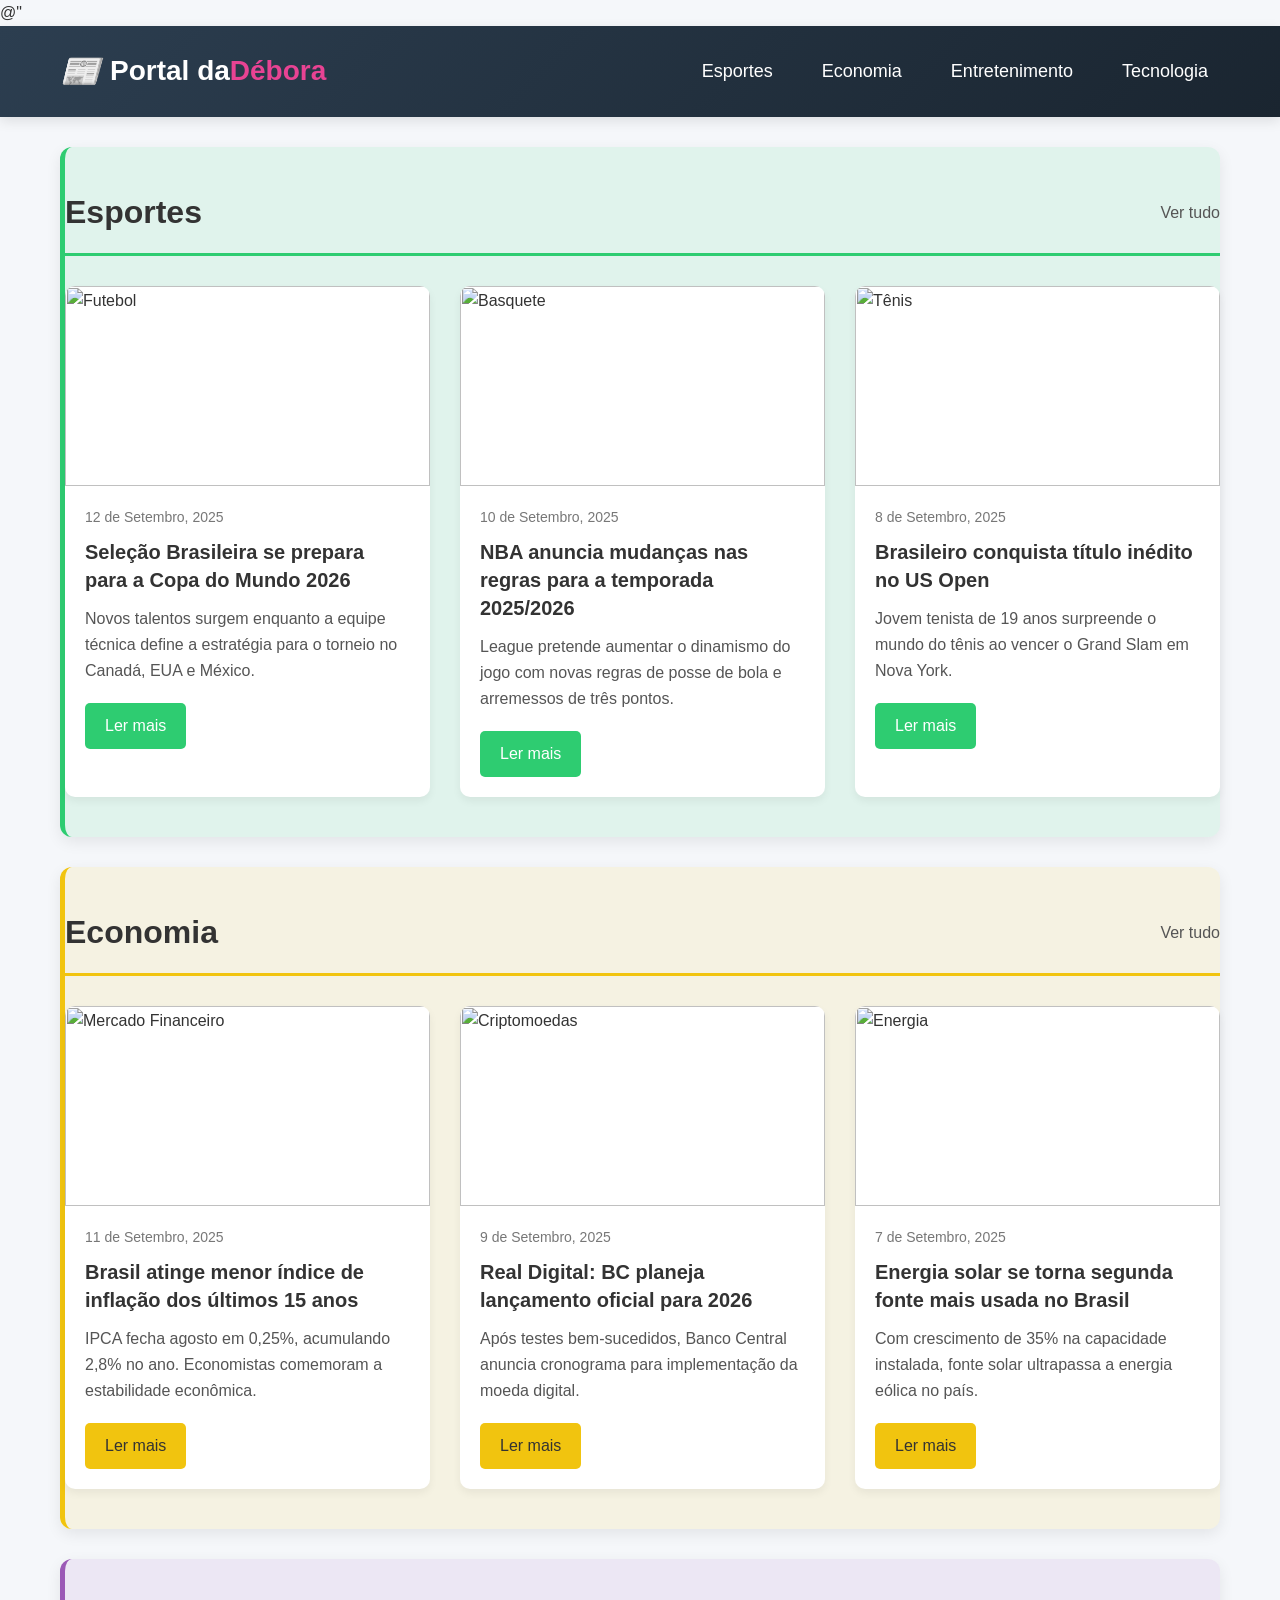
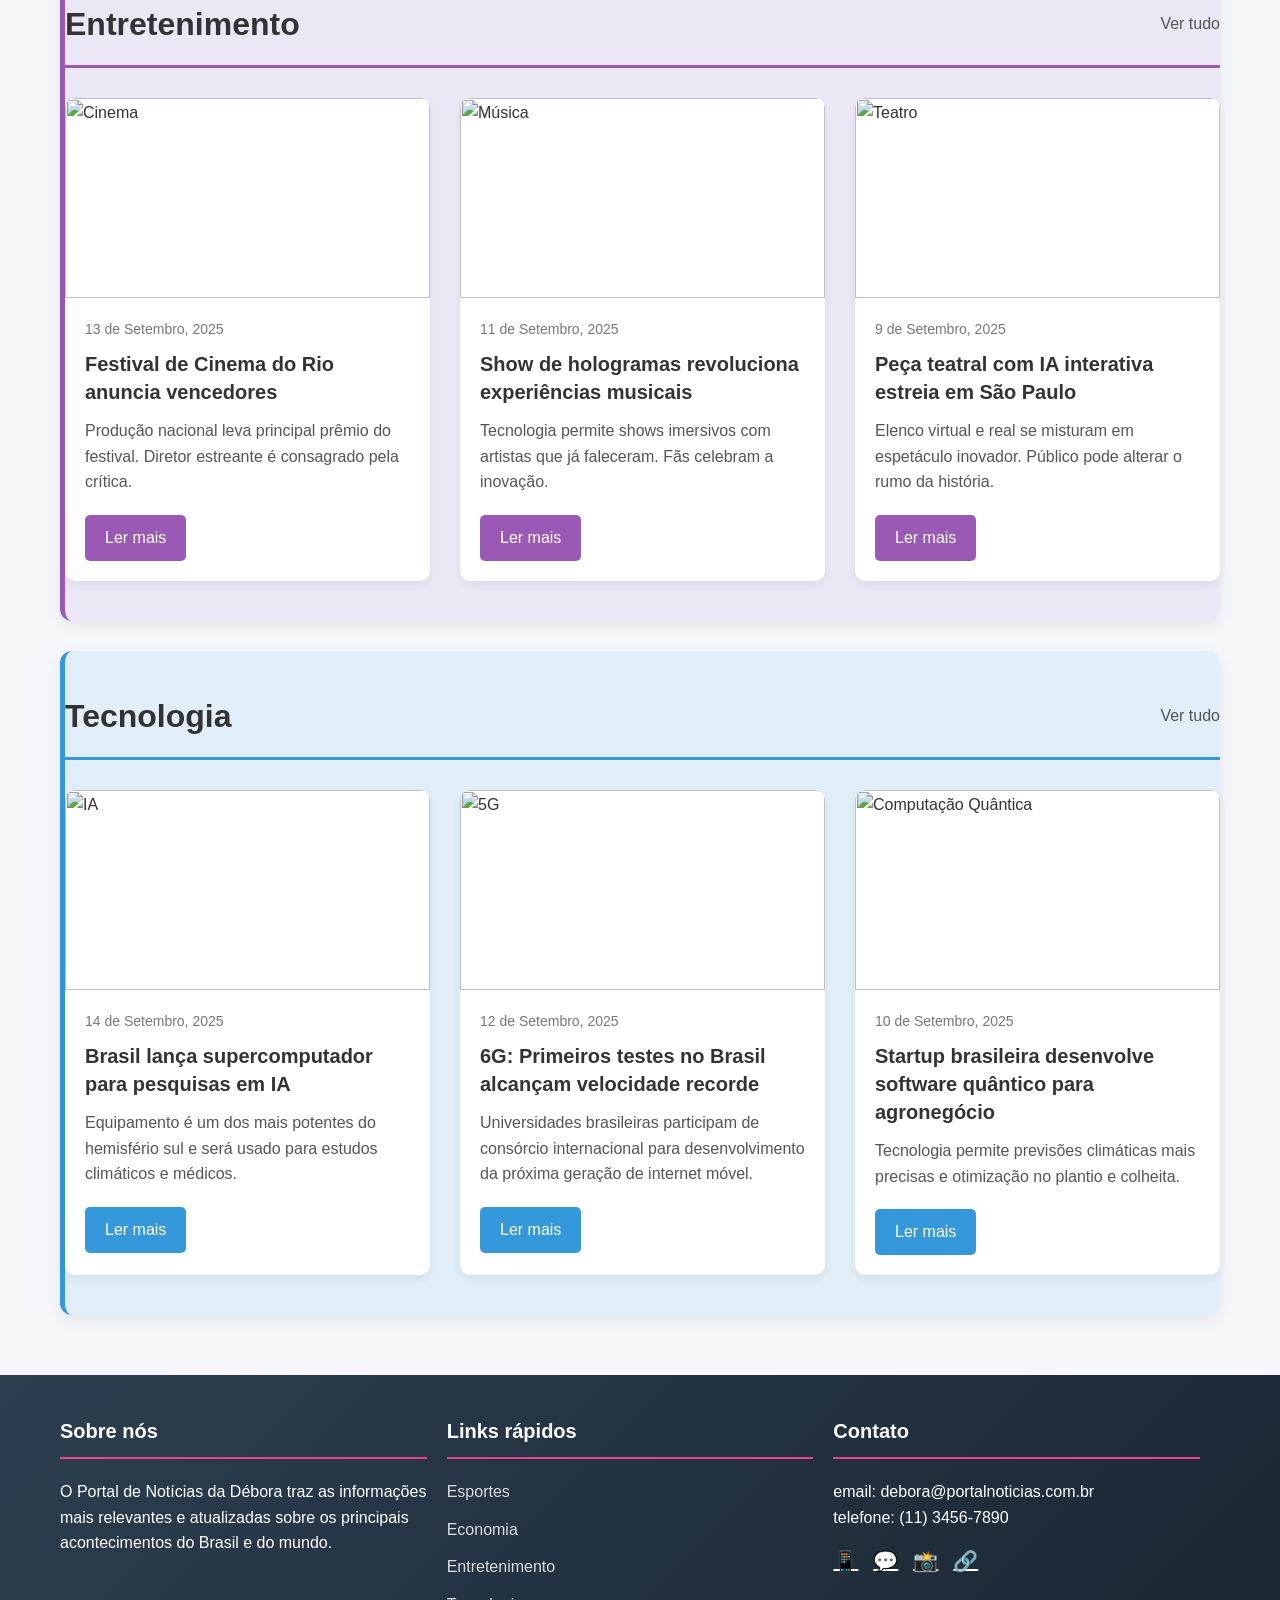
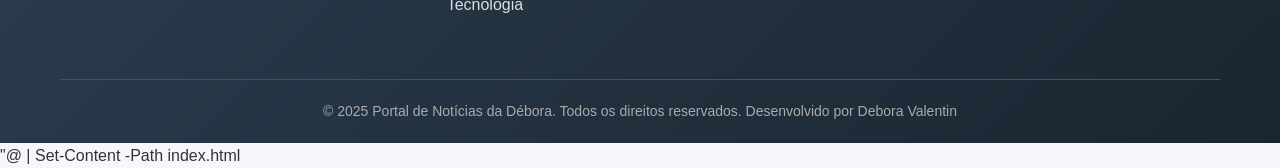
==== index.html @ bee14034 "Adiciona seções de entretenimento e tecnologia com design atualizado para 2025" ====
@"
<!DOCTYPE html>
<html lang="pt-BR">
<head>
    <meta charset="UTF-8">
    <meta name="viewport" content="width=device-width, initial-scale=1.0">
    <title>Portal de Notícias da Débora</title>
    <style>
        /* Reset e estilos gerais */
        * {
            margin: 0;
            padding: 0;
            box-sizing: border-box;
            font-family: 'Segoe UI', Tahoma, Geneva, Verdana, sans-serif;
        }
        
        body {
            background-color: #f5f7fa;
            color: #333;
            line-height: 1.6;
        }
        
        .container {
            max-width: 1200px;
            margin: 0 auto;
            padding: 0 20px;
        }
        
        /* Cabeçalho */
        header {
            background: linear-gradient(135deg, #2c3e50, #1a2530);
            color: white;
            padding: 20px 0;
            box-shadow: 0 4px 12px rgba(0, 0, 0, 0.1);
            position: sticky;
            top: 0;
            z-index: 100;
        }
        
        header .container {
            display: flex;
            justify-content: space-between;
            align-items: center;
        }
        
        .logo {
            font-size: 28px;
            font-weight: 700;
            display: flex;
            align-items: center;
        }
        
        .logo span {
            color: #e84393;
        }
        
        .logo i {
            margin-right: 10px;
            font-size: 32px;
        }
        
        nav ul {
            display: flex;
            list-style: none;
        }
        
        nav li {
            margin-left: 25px;
        }
        
        nav a {
            color: white;
            text-decoration: none;
            font-weight: 500;
            font-size: 18px;
            transition: color 0.3s;
            padding: 8px 12px;
            border-radius: 4px;
        }
        
        nav a:hover {
            color: #e84393;
            background-color: rgba(255, 255, 255, 0.1);
        }
        
        /* Seções de notícias */
        .news-section {
            padding: 40px 0;
            margin: 30px 0;
            border-radius: 12px;
            box-shadow: 0 5px 15px rgba(0, 0, 0, 0.08);
        }
        
        .section-header {
            display: flex;
            justify-content: space-between;
            align-items: center;
            margin-bottom: 30px;
            padding-bottom: 15px;
            border-bottom: 3px solid;
        }
        
        .section-title {
            font-size: 32px;
            font-weight: 700;
        }
        
        .see-all {
            color: #555;
            text-decoration: none;
            font-weight: 500;
        }
        
        .see-all:hover {
            text-decoration: underline;
        }
        
        .articles {
            display: grid;
            grid-template-columns: repeat(auto-fill, minmax(350px, 1fr));
            gap: 30px;
        }
        
        .article {
            background: white;
            border-radius: 10px;
            overflow: hidden;
            box-shadow: 0 4px 8px rgba(0, 0, 0, 0.06);
            transition: transform 0.3s, box-shadow 0.3s;
        }
        
        .article:hover {
            transform: translateY(-5px);
            box-shadow: 0 8px 16px rgba(0, 0, 0, 0.1);
        }
        
        .article-image {
            width: 100%;
            height: 200px;
            object-fit: cover;
            display: block;
        }
        
        .article-content {
            padding: 20px;
        }
        
        .article-date {
            color: #777;
            font-size: 14px;
            margin-bottom: 10px;
            display: block;
        }
        
        .article-title {
            font-size: 20px;
            margin-bottom: 12px;
            font-weight: 600;
            line-height: 1.4;
        }
        
        .article-summary {
            color: #555;
            margin-bottom: 20px;
            line-height: 1.6;
        }
        
        .read-more {
            display: inline-block;
            padding: 10px 20px;
            background-color: #3498db;
            color: white;
            text-decoration: none;
            border-radius: 5px;
            font-weight: 500;
            transition: background-color 0.3s;
        }
        
        .read-more:hover {
            background-color: #2980b9;
        }
        
        /* Cores específicas para cada seção */
        #sports {
            background-color: rgba(46, 204, 113, 0.1);
            border-left: 5px solid #2ecc71;
        }
        
        #sports .section-header {
            border-color: #2ecc71;
        }
        
        #sports .read-more {
            background-color: #2ecc71;
        }
        
        #sports .read-more:hover {
            background-color: #27ae60;
        }
        
        #economy {
            background-color: rgba(241, 196, 15, 0.1);
            border-left: 5px solid #f1c40f;
        }
        
        #economy .section-header {
            border-color: #f1c40f;
        }
        
        #economy .read-more {
            background-color: #f1c40f;
            color: #333;
        }
        
        #economy .read-more:hover {
            background-color: #d4ac0d;
        }
        
        #entertainment {
            background-color: rgba(155, 89, 182, 0.1);
            border-left: 5px solid #9b59b6;
        }
        
        #entertainment .section-header {
            border-color: #9b59b6;
        }
        
        #entertainment .read-more {
            background-color: #9b59b6;
        }
        
        #entertainment .read-more:hover {
            background-color: #8e44ad;
        }
        
        #technology {
            background-color: rgba(52, 152, 219, 0.1);
            border-left: 5px solid #3498db;
        }
        
        #technology .section-header {
            border-color: #3498db;
        }
        
        #technology .read-more {
            background-color: #3498db;
        }
        
        #technology .read-more:hover {
            background-color: #2980b9;
        }
        
        /* Rodapé */
        footer {
            background: linear-gradient(135deg, #2c3e50, #1a2530);
            color: white;
            padding: 40px 0 20px;
            margin-top: 60px;
        }
        
        .footer-content {
            display: flex;
            justify-content: space-between;
            flex-wrap: wrap;
            margin-bottom: 30px;
        }
        
        .footer-section {
            flex: 1;
            min-width: 250px;
            margin-bottom: 20px;
            padding-right: 20px;
        }
        
        .footer-section h3 {
            font-size: 20px;
            margin-bottom: 20px;
            padding-bottom: 10px;
            border-bottom: 2px solid #e84393;
        }
        
        .footer-links {
            list-style: none;
        }
        
        .footer-links li {
            margin-bottom: 12px;
        }
        
        .footer-links a {
            color: #ddd;
            text-decoration: none;
            transition: color 0.3s;
        }
        
        .footer-links a:hover {
            color: #e84393;
        }
        
        .social-icons {
            display: flex;
            gap: 15px;
            margin-top: 15px;
        }
        
        .social-icons a {
            color: white;
            font-size: 20px;
            transition: color 0.3s;
        }
        
        .social-icons a:hover {
            color: #e84393;
        }
        
        .copyright {
            text-align: center;
            padding-top: 20px;
            border-top: 1px solid #3a546e;
            font-size: 14px;
            color: #aaa;
        }
        
        /* Responsividade */
        @media (max-width: 900px) {
            .articles {
                grid-template-columns: repeat(auto-fill, minmax(300px, 1fr));
            }
            
            header .container {
                flex-direction: column;
                text-align: center;
            }
            
            nav ul {
                margin-top: 20px;
                justify-content: center;
                flex-wrap: wrap;
            }
            
            nav li {
                margin: 5px 10px;
            }
        }
        
        @media (max-width: 600px) {
            .articles {
                grid-template-columns: 1fr;
            }
            
            .section-title {
                font-size: 28px;
            }
            
            .footer-content {
                flex-direction: column;
            }
        }
    </style>
</head>
<body>
    <header>
        <div class="container">
            <div class="logo">
                <i>📰</i>Portal da <span>Débora</span>
            </div>
            <nav>
                <ul>
                    <li><a href="#sports">Esportes</a></li>
                    <li><a href="#economy">Economia</a></li>
                    <li><a href="#entertainment">Entretenimento</a></li>
                    <li><a href="#technology">Tecnologia</a></li>
                </ul>
            </nav>
        </div>
    </header>

    <div class="container">
        <section id="sports" class="news-section">
            <div class="section-header">
                <h2 class="section-title">Esportes</h2>
                <a href="#" class="see-all">Ver tudo</a>
            </div>
            <div class="articles">
                <article class="article">
                    <img src="https://images.unsplash.com/photo-1571019613454-1cb2f99b2d8b?ixlib=rb-4.0.3&auto=format&fit=crop&w=600&q=80" alt="Futebol" class="article-image">
                    <div class="article-content">
                        <span class="article-date">12 de Setembro, 2025</span>
                        <h3 class="article-title">Seleção Brasileira se prepara para a Copa do Mundo 2026</h3>
                        <p class="article-summary">Novos talentos surgem enquanto a equipe técnica define a estratégia para o torneio no Canadá, EUA e México.</p>
                        <a href="#" class="read-more">Ler mais</a>
                    </div>
                </article>
                <article class="article">
                    <img src="https://images.unsplash.com/photo-1461896836934-ffe607ba8211?ixlib=rb-4.0.3&auto=format&fit=crop&w=600&q=80" alt="Basquete" class="article-image">
                    <div class="article-content">
                        <span class="article-date">10 de Setembro, 2025</span>
                        <h3 class="article-title">NBA anuncia mudanças nas regras para a temporada 2025/2026</h3>
                        <p class="article-summary">League pretende aumentar o dinamismo do jogo com novas regras de posse de bola e arremessos de três pontos.</p>
                        <a href="#" class="read-more">Ler mais</a>
                    </div>
                </article>
                <article class="article">
                    <img src="https://images.unsplash.com/photo-1540747913346-19e32dc3e97e?ixlib=rb-4.0.3&auto=format&fit=crop&w=600&q=80" alt="Tênis" class="article-image">
                    <div class="article-content">
                        <span class="article-date">8 de Setembro, 2025</span>
                        <h3 class="article-title">Brasileiro conquista título inédito no US Open</h3>
                        <p class="article-summary">Jovem tenista de 19 anos surpreende o mundo do tênis ao vencer o Grand Slam em Nova York.</p>
                        <a href="#" class="read-more">Ler mais</a>
                    </div>
                </article>
            </div>
        </section>

        <section id="economy" class="news-section">
            <div class="section-header">
                <h2 class="section-title">Economia</h2>
                <a href="#" class="see-all">Ver tudo</a>
            </div>
            <div class="articles">
                <article class="article">
                    <img src="https://images.unsplash.com/photo-1580519542036-c47de6196ba5?ixlib=rb-4.0.3&auto=format&fit=crop&w=600&q=80" alt="Mercado Financeiro" class="article-image">
                    <div class="article-content">
                        <span class="article-date">11 de Setembro, 2025</span>
                        <h3 class="article-title">Brasil atinge menor índice de inflação dos últimos 15 anos</h3>
                        <p class="article-summary">IPCA fecha agosto em 0,25%, acumulando 2,8% no ano. Economistas comemoram a estabilidade econômica.</p>
                        <a href="#" class="read-more">Ler mais</a>
                    </div>
                </article>
                <article class="article">
                    <img src="https://images.unsplash.com/photo-1604594849809-dfedbc827105?ixlib=rb-4.0.3&auto=format&fit=crop&w=600&q=80" alt="Criptomoedas" class="article-image">
                    <div class="article-content">
                        <span class="article-date">9 de Setembro, 2025</span>
                        <h3 class="article-title">Real Digital: BC planeja lançamento oficial para 2026</h3>
                        <p class="article-summary">Após testes bem-sucedidos, Banco Central anuncia cronograma para implementação da moeda digital.</p>
                        <a href="#" class="read-more">Ler mais</a>
                    </div>
                </article>
                <article class="article">
                    <img src="https://images.unsplash.com/photo-1611974789855-9c2a0a7236a3?ixlib=rb-4.0.3&auto=format&fit=crop&w=600&q=80" alt="Energia" class="article-image">
                    <div class="article-content">
                        <span class="article-date">7 de Setembro, 2025</span>
                        <h3 class="article-title">Energia solar se torna segunda fonte mais usada no Brasil</h3>
                        <p class="article-summary">Com crescimento de 35% na capacidade instalada, fonte solar ultrapassa a energia eólica no país.</p>
                        <a href="#" class="read-more">Ler mais</a>
                    </div>
                </article>
            </div>
        </section>

        <section id="entertainment" class="news-section">
            <div class="section-header">
                <h2 class="section-title">Entretenimento</h2>
                <a href="#" class="see-all">Ver tudo</a>
            </div>
            <div class="articles">
                <article class="article">
                    <img src="https://images.unsplash.com/photo-1489599102910-59206b8ca314?ixlib=rb-4.0.3&auto=format&fit=crop&w=600&q=80" alt="Cinema" class="article-image">
                    <div class="article-content">
                        <span class="article-date">13 de Setembro, 2025</span>
                        <h3 class="article-title">Festival de Cinema do Rio anuncia vencedores</h3>
                        <p class="article-summary">Produção nacional leva principal prêmio do festival. Diretor estreante é consagrado pela crítica.</p>
                        <a href="#" class="read-more">Ler mais</a>
                    </div>
                </article>
                <article class="article">
                    <img src="https://images.unsplash.com/photo-1501084817091-a4f3d1d19e07?ixlib=rb-4.0.3&auto=format&fit=crop&w=600&q=80" alt="Música" class="article-image">
                    <div class="article-content">
                        <span class="article-date">11 de Setembro, 2025</span>
                        <h3 class="article-title">Show de hologramas revoluciona experiências musicais</h3>
                        <p class="article-summary">Tecnologia permite shows imersivos com artistas que já faleceram. Fãs celebram a inovação.</p>
                        <a href="#" class="read-more">Ler mais</a>
                    </div>
                </article>
                <article class="article">
                    <img src="https://images.unsplash.com/photo-1540039155733-5bb30b53aa14?ixlib=rb-4.0.3&auto=format&fit=crop&w=600&q=80" alt="Teatro" class="article-image">
                    <div class="article-content">
                        <span class="article-date">9 de Setembro, 2025</span>
                        <h3 class="article-title">Peça teatral com IA interativa estreia em São Paulo</h3>
                        <p class="article-summary">Elenco virtual e real se misturam em espetáculo inovador. Público pode alterar o rumo da história.</p>
                        <a href="#" class="read-more">Ler mais</a>
                    </div>
                </article>
            </div>
        </section>

        <section id="technology" class="news-section">
            <div class="section-header">
                <h2 class="section-title">Tecnologia</h2>
                <a href="#" class="see-all">Ver tudo</a>
            </div>
            <div class="articles">
                <article class="article">
                    <img src="https://images.unsplash.com/photo-1573164713714-d95e436ab8d6?ixlib=rb-4.0.3&auto=format&fit=crop&w=600&q=80" alt="IA" class="article-image">
                    <div class="article-content">
                        <span class="article-date">14 de Setembro, 2025</span>
                        <h3 class="article-title">Brasil lança supercomputador para pesquisas em IA</h3>
                        <p class="article-summary">Equipamento é um dos mais potentes do hemisfério sul e será usado para estudos climáticos e médicos.</p>
                        <a href="#" class="read-more">Ler mais</a>
                    </div>
                </article>
                <article class="article">
                    <img src="https://images.unsplash.com/photo-1544197150-b99a580bb7a8?ixlib=rb-4.0.3&auto=format&fit=crop&w=600&q=80" alt="5G" class="article-image">
                    <div class="article-content">
                        <span class="article-date">12 de Setembro, 2025</span>
                        <h3 class="article-title">6G: Primeiros testes no Brasil alcançam velocidade recorde</h3>
                        <p class="article-summary">Universidades brasileiras participam de consórcio internacional para desenvolvimento da próxima geração de internet móvel.</p>
                        <a href="#" class="read-more">Ler mais</a>
                    </div>
                </article>
                <article class="article">
                    <img src="https://images.unsplash.com/photo-1550751827-4bd374c3f58b?ixlib=rb-4.0.3&auto=format&fit=crop&w=600&q=80" alt="Computação Quântica" class="article-image">
                    <div class="article-content">
                        <span class="article-date">10 de Setembro, 2025</span>
                        <h3 class="article-title">Startup brasileira desenvolve software quântico para agronegócio</h3>
                        <p class="article-summary">Tecnologia permite previsões climáticas mais precisas e otimização no plantio e colheita.</p>
                        <a href="#" class="read-more">Ler mais</a>
                    </div>
                </article>
            </div>
        </section>
    </div>

    <footer>
        <div class="container">
            <div class="footer-content">
                <div class="footer-section">
                    <h3>Sobre nós</h3>
                    <p>O Portal de Notícias da Débora traz as informações mais relevantes e atualizadas sobre os principais acontecimentos do Brasil e do mundo.</p>
                </div>
                <div class="footer-section">
                    <h3>Links rápidos</h3>
                    <ul class="footer-links">
                        <li><a href="#sports">Esportes</a></li>
                        <li><a href="#economy">Economia</a></li>
                        <li><a href="#entertainment">Entretenimento</a></li>
                        <li><a href="#technology">Tecnologia</a></li>
                    </ul>
                </div>
                <div class="footer-section">
                    <h3>Contato</h3>
                    <p>email: debora@portalnoticias.com.br</p>
                    <p>telefone: (11) 3456-7890</p>
                    <div class="social-icons">
                        <a href="#">📱</a>
                        <a href="#">💬</a>
                        <a href="#">📸</a>
                        <a href="#">🔗</a>
                    </div>
                </div>
            </div>
            <div class="copyright">
                <p>&copy; 2025 Portal de Notícias da Débora. Todos os direitos reservados. Desenvolvido por Debora Valentin</p>
            </div>
        </div>
    </footer>
</body>
</html>
"@ | Set-Content -Path index.html
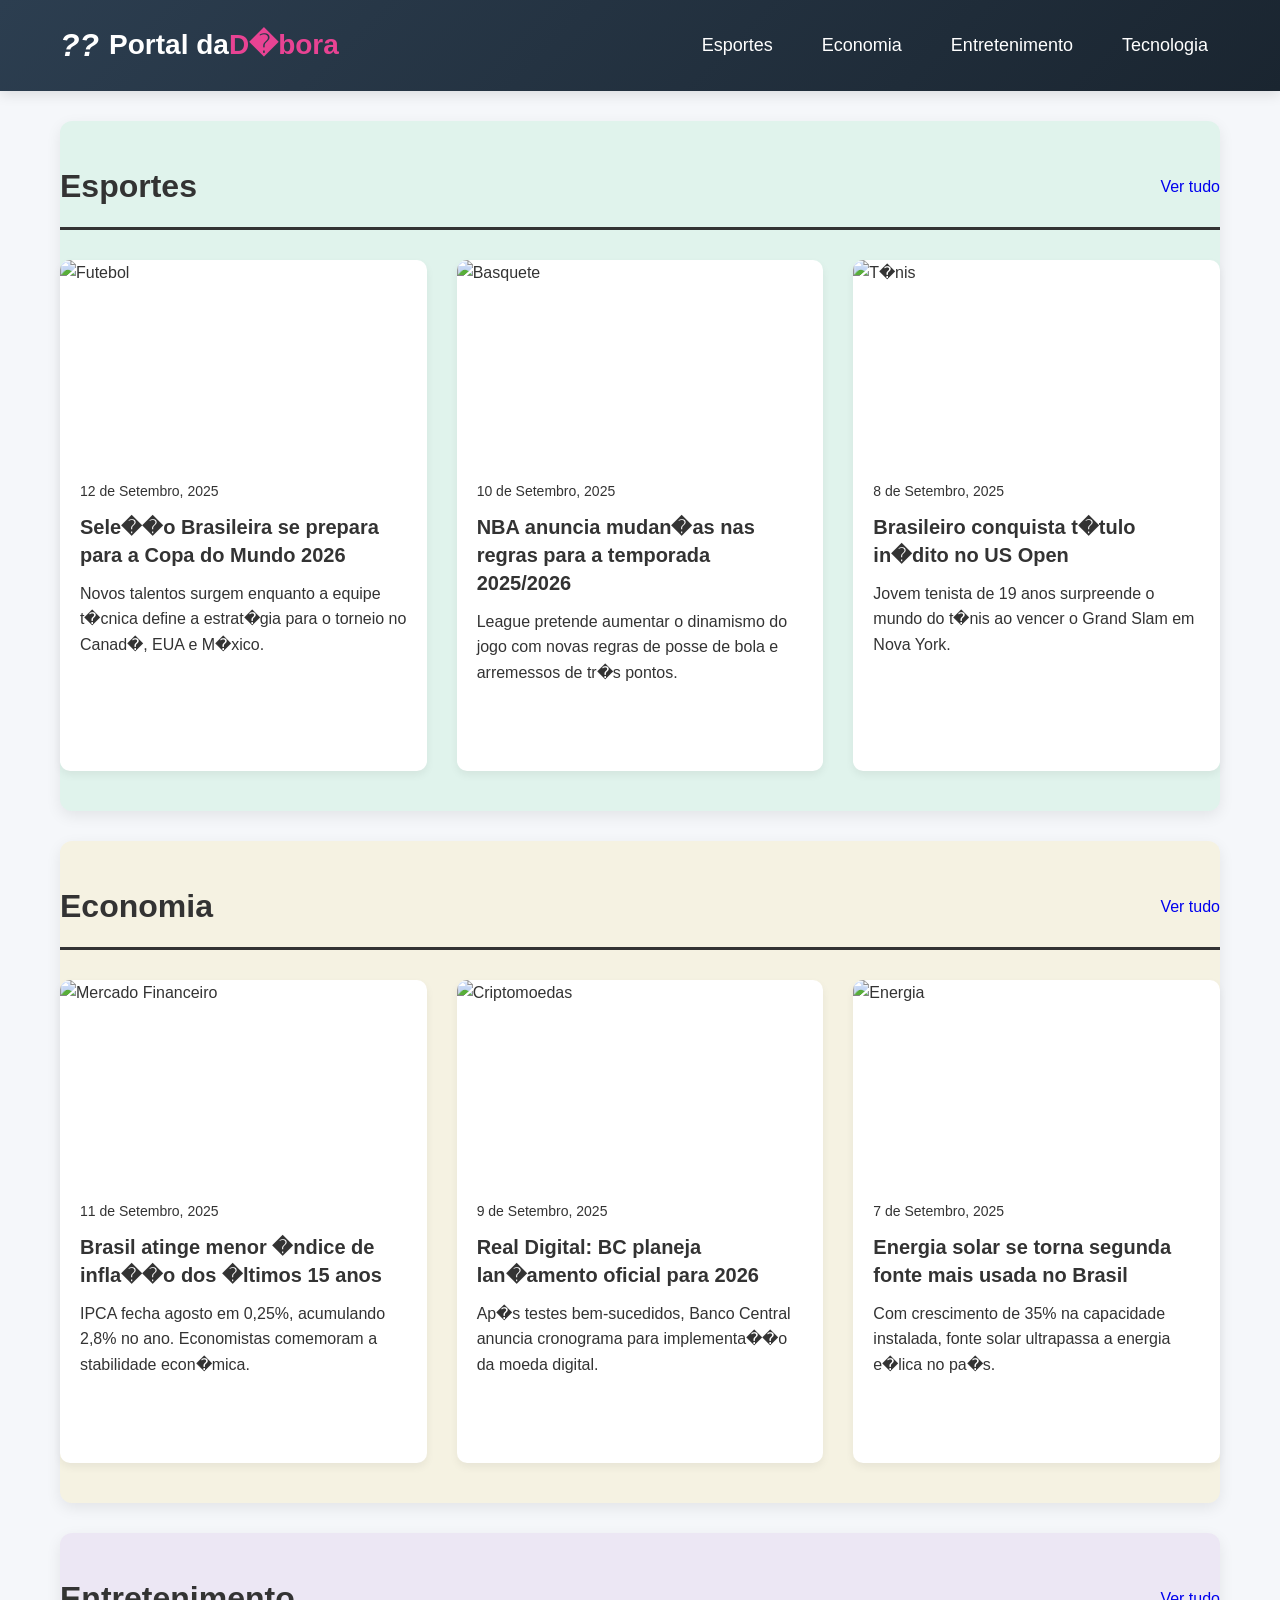
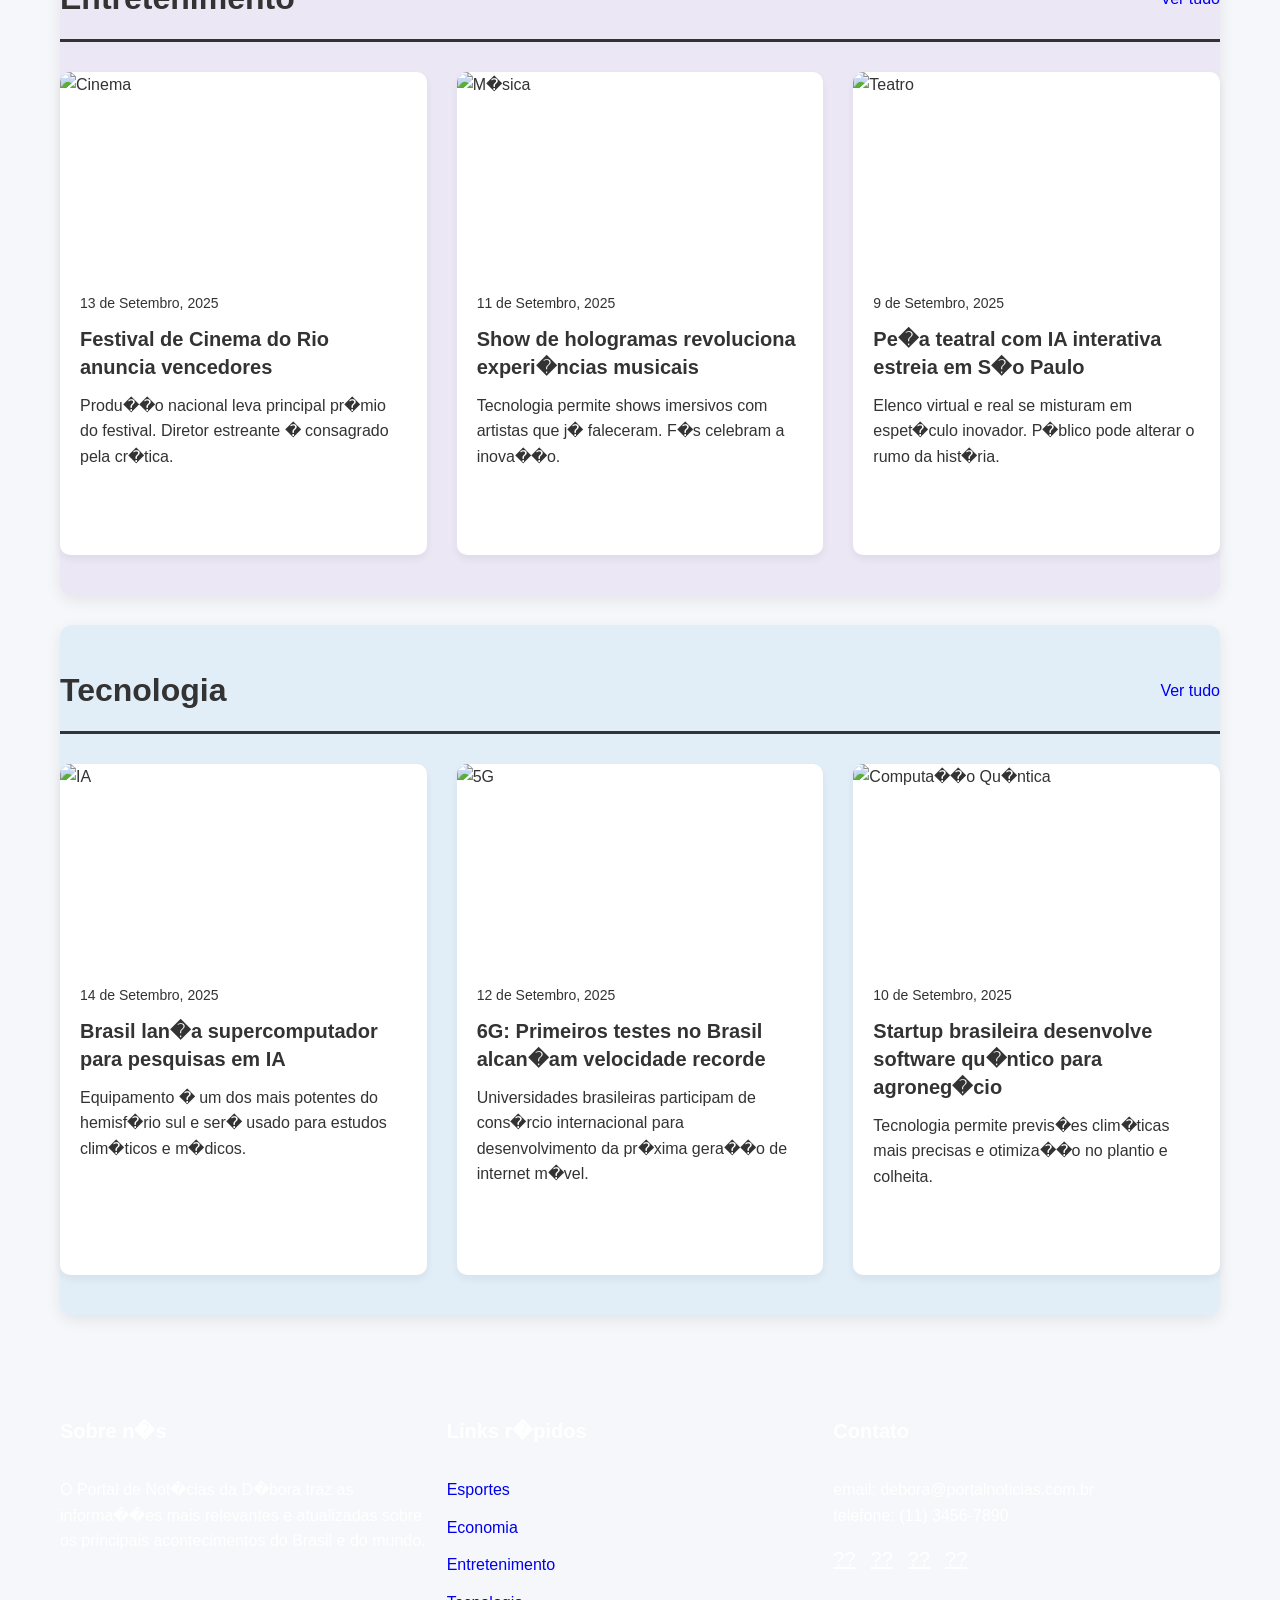
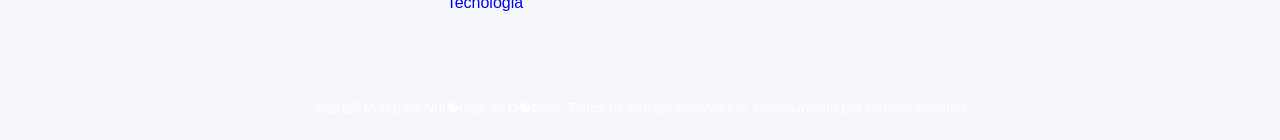
==== commit d18596a6: "Adiciona portal de notícias com seções de entretenimento e tecnologia" ====
--- a/index.html
+++ b/index.html
@@ -1,12 +1,10 @@
-@"
 <!DOCTYPE html>
 <html lang="pt-BR">
 <head>
     <meta charset="UTF-8">
     <meta name="viewport" content="width=device-width, initial-scale=1.0">
-    <title>Portal de Notícias da Débora</title>
+    <title>Portal de Not�cias da D�bora</title>
     <style>
-        /* Reset e estilos gerais */
         * {
             margin: 0;
             padding: 0;
@@ -26,7 +24,6 @@
             padding: 0 20px;
         }
         
-        /* Cabeçalho */
         header {
             background: linear-gradient(135deg, #2c3e50, #1a2530);
             color: white;
@@ -83,7 +80,6 @@
             background-color: rgba(255, 255, 255, 0.1);
         }
         
-        /* Seções de notícias */
         .news-section {
             padding: 40px 0;
             margin: 30px 0;
@@ -106,7 +102,7 @@
         }
         
         .see-all {
-            color: #555;
+            color: 555;
             text-decoration: none;
             font-weight: 500;
         }
@@ -146,7 +142,7 @@
         }
         
         .article-date {
-            color: #777;
+            color: 777;
             font-size: 14px;
             margin-bottom: 10px;
             display: block;
@@ -160,7 +156,7 @@
         }
         
         .article-summary {
-            color: #555;
+            color: 555;
             margin-bottom: 20px;
             line-height: 1.6;
         }
@@ -168,7 +164,7 @@
         .read-more {
             display: inline-block;
             padding: 10px 20px;
-            background-color: #3498db;
+            background-color: 3498db;
             color: white;
             text-decoration: none;
             border-radius: 5px;
@@ -177,82 +173,80 @@
         }
         
         .read-more:hover {
-            background-color: #2980b9;
-        }
-        
-        /* Cores específicas para cada seção */
+            background-color: 2980b9;
+        }
+        
         #sports {
             background-color: rgba(46, 204, 113, 0.1);
-            border-left: 5px solid #2ecc71;
+            border-left: 5px solid 2ecc71;
         }
         
         #sports .section-header {
-            border-color: #2ecc71;
+            border-color: 2ecc71;
         }
         
         #sports .read-more {
-            background-color: #2ecc71;
+            background-color: 2ecc71;
         }
         
         #sports .read-more:hover {
-            background-color: #27ae60;
+            background-color: 27ae60;
         }
         
         #economy {
             background-color: rgba(241, 196, 15, 0.1);
-            border-left: 5px solid #f1c40f;
+            border-left: 5px solid f1c40f;
         }
         
         #economy .section-header {
-            border-color: #f1c40f;
+            border-color: f1c40f;
         }
         
         #economy .read-more {
-            background-color: #f1c40f;
-            color: #333;
+            background-color: f1c40f;
+            color: 333;
         }
         
         #economy .read-more:hover {
-            background-color: #d4ac0d;
+            background-color: d4ac0d;
         }
         
         #entertainment {
             background-color: rgba(155, 89, 182, 0.1);
-            border-left: 5px solid #9b59b6;
+            border-left: 5px solid 9b59b6;
         }
         
         #entertainment .section-header {
-            border-color: #9b59b6;
+            border-color: 9b59b6;
         }
         
         #entertainment .read-more {
-            background-color: #9b59b6;
+            background-color: 9b59b6;
         }
         
         #entertainment .read-more:hover {
-            background-color: #8e44ad;
+            background-color: 8e44ad;
         }
         
         #technology {
             background-color: rgba(52, 152, 219, 0.1);
-            border-left: 5px solid #3498db;
+            border-left: 5px solid 3498db;
         }
         
         #technology .section-header {
-            border-color: #3498db;
+            border-color: 3498db;
         }
         
         #technology .read-more {
-            background-color: #3498db;
+            background-color: 3498db;
         }
         
         #technology .read-more:hover {
-            background-color: #2980b9;
-        }
-        
-        /* Rodapé */
+            background-color: 2980b9;
+        }
+        
         footer {
-            background: linear-gradient(135deg, #2c3e50, #1a2530);
+            background: linear-gradient(135deg, 2c3e50, 1a2530);
             color: white;
             padding: 40px 0 20px;
             margin-top: 60px;
@@ -276,7 +270,7 @@
             font-size: 20px;
             margin-bottom: 20px;
             padding-bottom: 10px;
-            border-bottom: 2px solid #e84393;
+            border-bottom: 2px solid e84393;
         }
         
         .footer-links {
@@ -288,13 +282,13 @@
         }
         
         .footer-links a {
-            color: #ddd;
+            color: ddd;
             text-decoration: none;
             transition: color 0.3s;
         }
         
         .footer-links a:hover {
-            color: #e84393;
+            color: e84393;
         }
         
         .social-icons {
@@ -310,18 +304,17 @@
         }
         
         .social-icons a:hover {
-            color: #e84393;
+            color: e84393;
         }
         
         .copyright {
             text-align: center;
             padding-top: 20px;
-            border-top: 1px solid #3a546e;
+            border-top: 1px solid 3a546e;
             font-size: 14px;
-            color: #aaa;
-        }
-        
-        /* Responsividade */
+            color: aaa;
+        }
+        
         @media (max-width: 900px) {
             .articles {
                 grid-template-columns: repeat(auto-fill, minmax(300px, 1fr));
@@ -362,7 +355,7 @@
     <header>
         <div class="container">
             <div class="logo">
-                <i>📰</i>Portal da <span>Débora</span>
+                <i>??</i>Portal da <span>D�bora</span>
             </div>
             <nav>
                 <ul>
@@ -386,8 +379,8 @@
                     <img src="https://images.unsplash.com/photo-1571019613454-1cb2f99b2d8b?ixlib=rb-4.0.3&auto=format&fit=crop&w=600&q=80" alt="Futebol" class="article-image">
                     <div class="article-content">
                         <span class="article-date">12 de Setembro, 2025</span>
-                        <h3 class="article-title">Seleção Brasileira se prepara para a Copa do Mundo 2026</h3>
-                        <p class="article-summary">Novos talentos surgem enquanto a equipe técnica define a estratégia para o torneio no Canadá, EUA e México.</p>
+                        <h3 class="article-title">Sele��o Brasileira se prepara para a Copa do Mundo 2026</h3>
+                        <p class="article-summary">Novos talentos surgem enquanto a equipe t�cnica define a estrat�gia para o torneio no Canad�, EUA e M�xico.</p>
                         <a href="#" class="read-more">Ler mais</a>
                     </div>
                 </article>
@@ -395,17 +388,17 @@
                     <img src="https://images.unsplash.com/photo-1461896836934-ffe607ba8211?ixlib=rb-4.0.3&auto=format&fit=crop&w=600&q=80" alt="Basquete" class="article-image">
                     <div class="article-content">
                         <span class="article-date">10 de Setembro, 2025</span>
-                        <h3 class="article-title">NBA anuncia mudanças nas regras para a temporada 2025/2026</h3>
-                        <p class="article-summary">League pretende aumentar o dinamismo do jogo com novas regras de posse de bola e arremessos de três pontos.</p>
-                        <a href="#" class="read-more">Ler mais</a>
-                    </div>
-                </article>
-                <article class="article">
-                    <img src="https://images.unsplash.com/photo-1540747913346-19e32dc3e97e?ixlib=rb-4.0.3&auto=format&fit=crop&w=600&q=80" alt="Tênis" class="article-image">
+                        <h3 class="article-title">NBA anuncia mudan�as nas regras para a temporada 2025/2026</h3>
+                        <p class="article-summary">League pretende aumentar o dinamismo do jogo com novas regras de posse de bola e arremessos de tr�s pontos.</p>
+                        <a href="#" class="read-more">Ler mais</a>
+                    </div>
+                </article>
+                <article class="article">
+                    <img src="https://images.unsplash.com/photo-1540747913346-19e32dc3e97e?ixlib=rb-4.0.3&auto=format&fit=crop&w=600&q=80" alt="T�nis" class="article-image">
                     <div class="article-content">
                         <span class="article-date">8 de Setembro, 2025</span>
-                        <h3 class="article-title">Brasileiro conquista título inédito no US Open</h3>
-                        <p class="article-summary">Jovem tenista de 19 anos surpreende o mundo do tênis ao vencer o Grand Slam em Nova York.</p>
+                        <h3 class="article-title">Brasileiro conquista t�tulo in�dito no US Open</h3>
+                        <p class="article-summary">Jovem tenista de 19 anos surpreende o mundo do t�nis ao vencer o Grand Slam em Nova York.</p>
                         <a href="#" class="read-more">Ler mais</a>
                     </div>
                 </article>
@@ -422,8 +415,8 @@
                     <img src="https://images.unsplash.com/photo-1580519542036-c47de6196ba5?ixlib=rb-4.0.3&auto=format&fit=crop&w=600&q=80" alt="Mercado Financeiro" class="article-image">
                     <div class="article-content">
                         <span class="article-date">11 de Setembro, 2025</span>
-                        <h3 class="article-title">Brasil atinge menor índice de inflação dos últimos 15 anos</h3>
-                        <p class="article-summary">IPCA fecha agosto em 0,25%, acumulando 2,8% no ano. Economistas comemoram a estabilidade econômica.</p>
+                        <h3 class="article-title">Brasil atinge menor �ndice de infla��o dos �ltimos 15 anos</h3>
+                        <p class="article-summary">IPCA fecha agosto em 0,25%, acumulando 2,8% no ano. Economistas comemoram a stabilidade econ�mica.</p>
                         <a href="#" class="read-more">Ler mais</a>
                     </div>
                 </article>
@@ -431,8 +424,8 @@
                     <img src="https://images.unsplash.com/photo-1604594849809-dfedbc827105?ixlib=rb-4.0.3&auto=format&fit=crop&w=600&q=80" alt="Criptomoedas" class="article-image">
                     <div class="article-content">
                         <span class="article-date">9 de Setembro, 2025</span>
-                        <h3 class="article-title">Real Digital: BC planeja lançamento oficial para 2026</h3>
-                        <p class="article-summary">Após testes bem-sucedidos, Banco Central anuncia cronograma para implementação da moeda digital.</p>
+                        <h3 class="article-title">Real Digital: BC planeja lan�amento oficial para 2026</h3>
+                        <p class="article-summary">Ap�s testes bem-sucedidos, Banco Central anuncia cronograma para implementa��o da moeda digital.</p>
                         <a href="#" class="read-more">Ler mais</a>
                     </div>
                 </article>
@@ -441,7 +434,7 @@
                     <div class="article-content">
                         <span class="article-date">7 de Setembro, 2025</span>
                         <h3 class="article-title">Energia solar se torna segunda fonte mais usada no Brasil</h3>
-                        <p class="article-summary">Com crescimento de 35% na capacidade instalada, fonte solar ultrapassa a energia eólica no país.</p>
+                        <p class="article-summary">Com crescimento de 35% na capacidade instalada, fonte solar ultrapassa a energia e�lica no pa�s.</p>
                         <a href="#" class="read-more">Ler mais</a>
                     </div>
                 </article>
@@ -459,16 +452,16 @@
                     <div class="article-content">
                         <span class="article-date">13 de Setembro, 2025</span>
                         <h3 class="article-title">Festival de Cinema do Rio anuncia vencedores</h3>
-                        <p class="article-summary">Produção nacional leva principal prêmio do festival. Diretor estreante é consagrado pela crítica.</p>
-                        <a href="#" class="read-more">Ler mais</a>
-                    </div>
-                </article>
-                <article class="article">
-                    <img src="https://images.unsplash.com/photo-1501084817091-a4f3d1d19e07?ixlib=rb-4.0.3&auto=format&fit=crop&w=600&q=80" alt="Música" class="article-image">
+                        <p class="article-summary">Produ��o nacional leva principal pr�mio do festival. Diretor estreante � consagrado pela cr�tica.</p>
+                        <a href="#" class="read-more">Ler mais</a>
+                    </div>
+                </article>
+                <article class="article">
+                    <img src="https://images.unsplash.com/photo-1501084817091-a4f3d1d19e07?ixlib=rb-4.0.3&auto=format&fit=crop&w=600&q=80" alt="M�sica" class="article-image">
                     <div class="article-content">
                         <span class="article-date">11 de Setembro, 2025</span>
-                        <h3 class="article-title">Show de hologramas revoluciona experiências musicais</h3>
-                        <p class="article-summary">Tecnologia permite shows imersivos com artistas que já faleceram. Fãs celebram a inovação.</p>
+                        <h3 class="article-title">Show de hologramas revoluciona experi�ncias musicais</h3>
+                        <p class="article-summary">Tecnologia permite shows imersivos com artistas que j� faleceram. F�s celebram a inova��o.</p>
                         <a href="#" class="read-more">Ler mais</a>
                     </div>
                 </article>
@@ -476,8 +469,8 @@
                     <img src="https://images.unsplash.com/photo-1540039155733-5bb30b53aa14?ixlib=rb-4.0.3&auto=format&fit=crop&w=600&q=80" alt="Teatro" class="article-image">
                     <div class="article-content">
                         <span class="article-date">9 de Setembro, 2025</span>
-                        <h3 class="article-title">Peça teatral com IA interativa estreia em São Paulo</h3>
-                        <p class="article-summary">Elenco virtual e real se misturam em espetáculo inovador. Público pode alterar o rumo da história.</p>
+                        <h3 class="article-title">Pe�a teatral com IA interativa estreia em S�o Paulo</h3>
+                        <p class="article-summary">Elenco virtual e real se misturam em espet�culo inovador. P�blico pode alterar o rumo da hist�ria.</p>
                         <a href="#" class="read-more">Ler mais</a>
                     </div>
                 </article>
@@ -494,8 +487,8 @@
                     <img src="https://images.unsplash.com/photo-1573164713714-d95e436ab8d6?ixlib=rb-4.0.3&auto=format&fit=crop&w=600&q=80" alt="IA" class="article-image">
                     <div class="article-content">
                         <span class="article-date">14 de Setembro, 2025</span>
-                        <h3 class="article-title">Brasil lança supercomputador para pesquisas em IA</h3>
-                        <p class="article-summary">Equipamento é um dos mais potentes do hemisfério sul e será usado para estudos climáticos e médicos.</p>
+                        <h3 class="article-title">Brasil lan�a supercomputador para pesquisas em IA</h3>
+                        <p class="article-summary">Equipamento � um dos mais potentes do hemisf�rio sul e ser� usado para estudos clim�ticos e m�dicos.</p>
                         <a href="#" class="read-more">Ler mais</a>
                     </div>
                 </article>
@@ -503,17 +496,17 @@
                     <img src="https://images.unsplash.com/photo-1544197150-b99a580bb7a8?ixlib=rb-4.0.3&auto=format&fit=crop&w=600&q=80" alt="5G" class="article-image">
                     <div class="article-content">
                         <span class="article-date">12 de Setembro, 2025</span>
-                        <h3 class="article-title">6G: Primeiros testes no Brasil alcançam velocidade recorde</h3>
-                        <p class="article-summary">Universidades brasileiras participam de consórcio internacional para desenvolvimento da próxima geração de internet móvel.</p>
-                        <a href="#" class="read-more">Ler mais</a>
-                    </div>
-                </article>
-                <article class="article">
-                    <img src="https://images.unsplash.com/photo-1550751827-4bd374c3f58b?ixlib=rb-4.0.3&auto=format&fit=crop&w=600&q=80" alt="Computação Quântica" class="article-image">
+                        <h3 class="article-title">6G: Primeiros testes no Brasil alcan�am velocidade recorde</h3>
+                        <p class="article-summary">Universidades brasileiras participam de cons�rcio internacional para desenvolvimento da pr�xima gera��o de internet m�vel.</p>
+                        <a href="#" class="read-more">Ler mais</a>
+                    </div>
+                </article>
+                <article class="article">
+                    <img src="https://images.unsplash.com/photo-1550751827-4bd374c3f58b?ixlib=rb-4.0.3&auto=format&fit=crop&w=600&q=80" alt="Computa��o Qu�ntica" class="article-image">
                     <div class="article-content">
                         <span class="article-date">10 de Setembro, 2025</span>
-                        <h3 class="article-title">Startup brasileira desenvolve software quântico para agronegócio</h3>
-                        <p class="article-summary">Tecnologia permite previsões climáticas mais precisas e otimização no plantio e colheita.</p>
+                        <h3 class="article-title">Startup brasileira desenvolve software qu�ntico para agroneg�cio</h3>
+                        <p class="article-summary">Tecnologia permite previs�es clim�ticas mais precisas e otimiza��o no plantio e colheita.</p>
                         <a href="#" class="read-more">Ler mais</a>
                     </div>
                 </article>
@@ -525,11 +518,11 @@
         <div class="container">
             <div class="footer-content">
                 <div class="footer-section">
-                    <h3>Sobre nós</h3>
-                    <p>O Portal de Notícias da Débora traz as informações mais relevantes e atualizadas sobre os principais acontecimentos do Brasil e do mundo.</p>
+                    <h3>Sobre n�s</h3>
+                    <p>O Portal de Not�cias da D�bora traz as informa��es mais relevantes e atualizadas sobre os principais acontecimentos do Brasil e do mundo.</p>
                 </div>
                 <div class="footer-section">
-                    <h3>Links rápidos</h3>
+                    <h3>Links r�pidos</h3>
                     <ul class="footer-links">
                         <li><a href="#sports">Esportes</a></li>
                         <li><a href="#economy">Economia</a></li>
@@ -542,18 +535,17 @@
                     <p>email: debora@portalnoticias.com.br</p>
                     <p>telefone: (11) 3456-7890</p>
                     <div class="social-icons">
-                        <a href="#">📱</a>
-                        <a href="#">💬</a>
-                        <a href="#">📸</a>
-                        <a href="#">🔗</a>
+                        <a href="#">??</a>
+                        <a href="#">??</a>
+                        <a href="#">??</a>
+                        <a href="#">??</a>
                     </div>
                 </div>
             </div>
             <div class="copyright">
-                <p>&copy; 2025 Portal de Notícias da Débora. Todos os direitos reservados. Desenvolvido por Debora Valentin</p>
+                <p>&copy; 2025 Portal de Not�cias da D�bora. Todos os direitos reservados. Desenvolvido por Debora Valentin</p>
             </div>
         </div>
     </footer>
 </body>
 </html>
-"@ | Set-Content -Path index.html
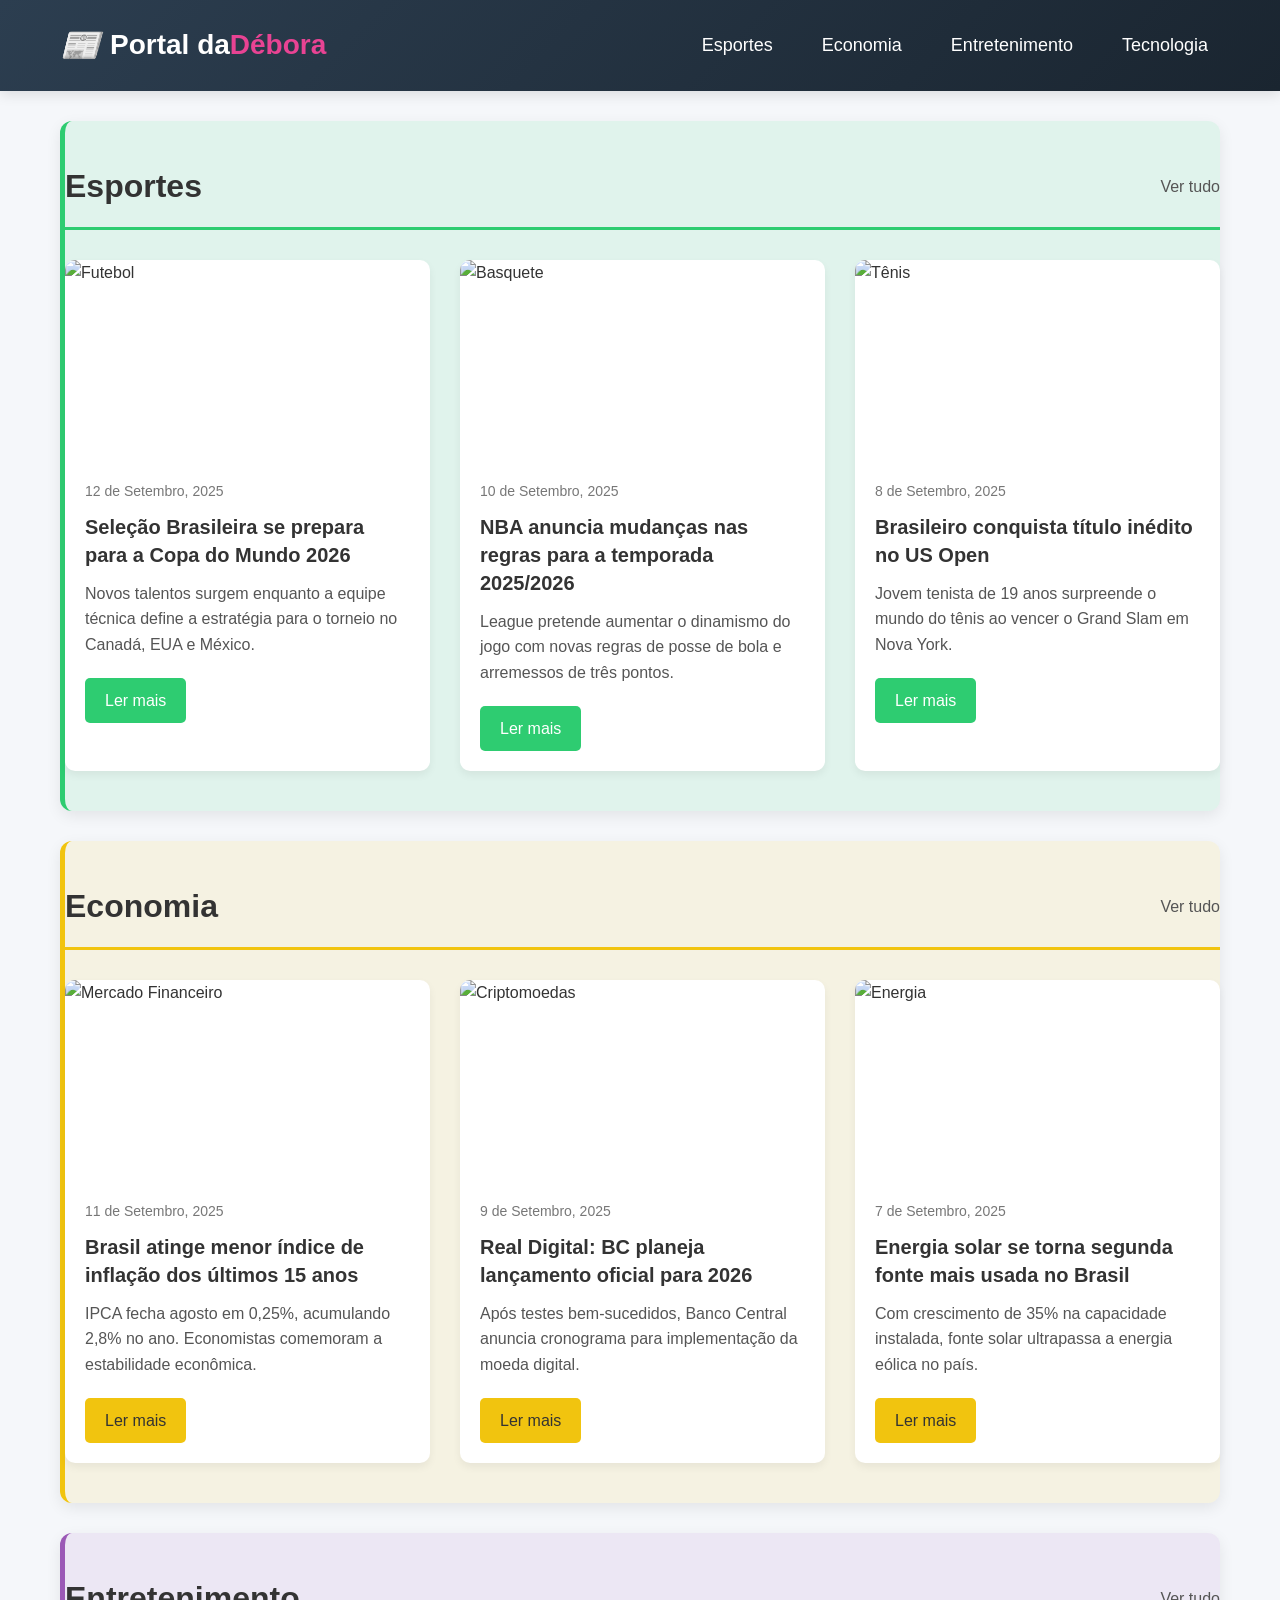
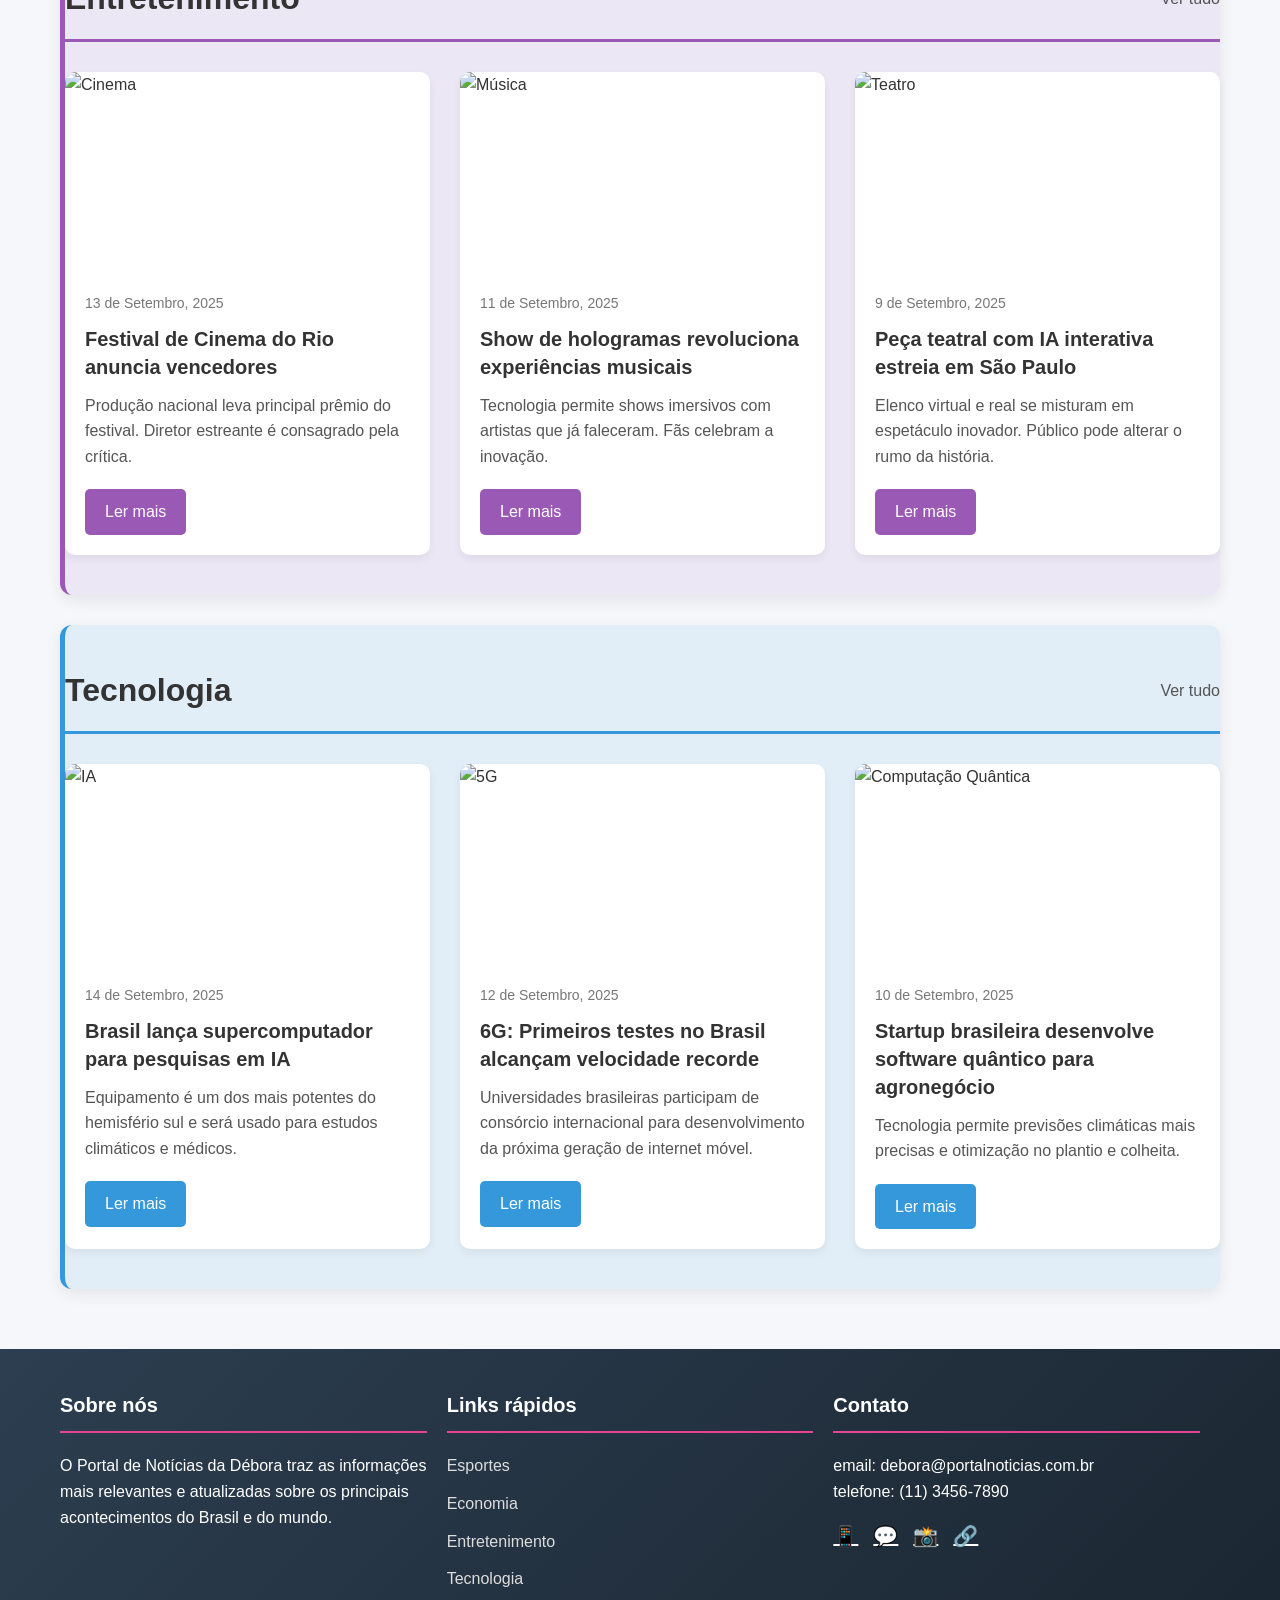
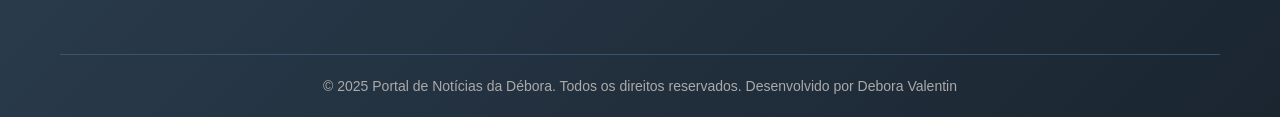
==== commit c6524316: "Adiciona seções de entretenimento e tecnologia com design atualizado para 2025" ====
--- a/index.html
+++ b/index.html
@@ -3,7 +3,7 @@
 <head>
     <meta charset="UTF-8">
     <meta name="viewport" content="width=device-width, initial-scale=1.0">
-    <title>Portal de Not�cias da D�bora</title>
+    <title>Portal de Notícias da Débora</title>
     <style>
         * {
             margin: 0;
@@ -102,7 +102,7 @@
         }
         
         .see-all {
-            color: 555;
+            color: #555;
             text-decoration: none;
             font-weight: 500;
         }
@@ -142,7 +142,7 @@
         }
         
         .article-date {
-            color: 777;
+            color: #777;
             font-size: 14px;
             margin-bottom: 10px;
             display: block;
@@ -156,7 +156,7 @@
         }
         
         .article-summary {
-            color: 555;
+            color: #555;
             margin-bottom: 20px;
             line-height: 1.6;
         }
@@ -164,7 +164,7 @@
         .read-more {
             display: inline-block;
             padding: 10px 20px;
-            background-color: 3498db;
+            background-color: #3498db;
             color: white;
             text-decoration: none;
             border-radius: 5px;
@@ -173,80 +173,80 @@
         }
         
         .read-more:hover {
-            background-color: 2980b9;
+            background-color: #2980b9;
         }
         
         #sports {
             background-color: rgba(46, 204, 113, 0.1);
-            border-left: 5px solid 2ecc71;
+            border-left: 5px solid #2ecc71;
         }
         
         #sports .section-header {
-            border-color: 2ecc71;
+            border-color: #2ecc71;
         }
         
         #sports .read-more {
-            background-color: 2ecc71;
+            background-color: #2ecc71;
         }
         
         #sports .read-more:hover {
-            background-color: 27ae60;
+            background-color: #27ae60;
         }
         
         #economy {
             background-color: rgba(241, 196, 15, 0.1);
-            border-left: 5px solid f1c40f;
+            border-left: 5px solid #f1c40f;
         }
         
         #economy .section-header {
-            border-color: f1c40f;
+            border-color: #f1c40f;
         }
         
         #economy .read-more {
-            background-color: f1c40f;
-            color: 333;
+            background-color: #f1c40f;
+            color: #333;
         }
         
         #economy .read-more:hover {
-            background-color: d4ac0d;
+            background-color: #d4ac0d;
         }
         
         #entertainment {
             background-color: rgba(155, 89, 182, 0.1);
-            border-left: 5px solid 9b59b6;
+            border-left: 5px solid #9b59b6;
         }
         
         #entertainment .section-header {
-            border-color: 9b59b6;
+            border-color: #9b59b6;
         }
         
         #entertainment .read-more {
-            background-color: 9b59b6;
+            background-color: #9b59b6;
         }
         
         #entertainment .read-more:hover {
-            background-color: 8e44ad;
+            background-color: #8e44ad;
         }
         
         #technology {
             background-color: rgba(52, 152, 219, 0.1);
-            border-left: 5px solid 3498db;
+            border-left: 5px solid #3498db;
         }
         
         #technology .section-header {
-            border-color: 3498db;
+            border-color: #3498db;
         }
         
         #technology .read-more {
-            background-color: 3498db;
+            background-color: #3498db;
         }
         
         #technology .read-more:hover {
-            background-color: 2980b9;
+            background-color: #2980b9;
         }
         
         footer {
-            background: linear-gradient(135deg, 2c3e50, 1a2530);
+            background: linear-gradient(135deg, #2c3e50, #1a2530);
             color: white;
             padding: 40px 0 20px;
             margin-top: 60px;
@@ -270,7 +270,7 @@
             font-size: 20px;
             margin-bottom: 20px;
             padding-bottom: 10px;
-            border-bottom: 2px solid e84393;
+            border-bottom: 2px solid #e84393;
         }
         
         .footer-links {
@@ -282,13 +282,13 @@
         }
         
         .footer-links a {
-            color: ddd;
+            color: #ddd;
             text-decoration: none;
             transition: color 0.3s;
         }
         
         .footer-links a:hover {
-            color: e84393;
+            color: #e84393;
         }
         
         .social-icons {
@@ -304,15 +304,15 @@
         }
         
         .social-icons a:hover {
-            color: e84393;
+            color: #e84393;
         }
         
         .copyright {
             text-align: center;
             padding-top: 20px;
-            border-top: 1px solid 3a546e;
+            border-top: 1px solid #3a546e;
             font-size: 14px;
-            color: aaa;
+            color: #aaa;
         }
         
         @media (max-width: 900px) {
@@ -355,7 +355,7 @@
     <header>
         <div class="container">
             <div class="logo">
-                <i>??</i>Portal da <span>D�bora</span>
+                <i>📰</i>Portal da <span>Débora</span>
             </div>
             <nav>
                 <ul>
@@ -379,8 +379,8 @@
                     <img src="https://images.unsplash.com/photo-1571019613454-1cb2f99b2d8b?ixlib=rb-4.0.3&auto=format&fit=crop&w=600&q=80" alt="Futebol" class="article-image">
                     <div class="article-content">
                         <span class="article-date">12 de Setembro, 2025</span>
-                        <h3 class="article-title">Sele��o Brasileira se prepara para a Copa do Mundo 2026</h3>
-                        <p class="article-summary">Novos talentos surgem enquanto a equipe t�cnica define a estrat�gia para o torneio no Canad�, EUA e M�xico.</p>
+                        <h3 class="article-title">Seleção Brasileira se prepara para a Copa do Mundo 2026</h3>
+                        <p class="article-summary">Novos talentos surgem enquanto a equipe técnica define a estratégia para o torneio no Canadá, EUA e México.</p>
                         <a href="#" class="read-more">Ler mais</a>
                     </div>
                 </article>
@@ -388,17 +388,17 @@
                     <img src="https://images.unsplash.com/photo-1461896836934-ffe607ba8211?ixlib=rb-4.0.3&auto=format&fit=crop&w=600&q=80" alt="Basquete" class="article-image">
                     <div class="article-content">
                         <span class="article-date">10 de Setembro, 2025</span>
-                        <h3 class="article-title">NBA anuncia mudan�as nas regras para a temporada 2025/2026</h3>
-                        <p class="article-summary">League pretende aumentar o dinamismo do jogo com novas regras de posse de bola e arremessos de tr�s pontos.</p>
-                        <a href="#" class="read-more">Ler mais</a>
-                    </div>
-                </article>
-                <article class="article">
-                    <img src="https://images.unsplash.com/photo-1540747913346-19e32dc3e97e?ixlib=rb-4.0.3&auto=format&fit=crop&w=600&q=80" alt="T�nis" class="article-image">
+                        <h3 class="article-title">NBA anuncia mudanças nas regras para a temporada 2025/2026</h3>
+                        <p class="article-summary">League pretende aumentar o dinamismo do jogo com novas regras de posse de bola e arremessos de três pontos.</p>
+                        <a href="#" class="read-more">Ler mais</a>
+                    </div>
+                </article>
+                <article class="article">
+                    <img src="https://images.unsplash.com/photo-1540747913346-19e32dc3e97e?ixlib=rb-4.0.3&auto=format&fit=crop&w=600&q=80" alt="Tênis" class="article-image">
                     <div class="article-content">
                         <span class="article-date">8 de Setembro, 2025</span>
-                        <h3 class="article-title">Brasileiro conquista t�tulo in�dito no US Open</h3>
-                        <p class="article-summary">Jovem tenista de 19 anos surpreende o mundo do t�nis ao vencer o Grand Slam em Nova York.</p>
+                        <h3 class="article-title">Brasileiro conquista título inédito no US Open</h3>
+                        <p class="article-summary">Jovem tenista de 19 anos surpreende o mundo do tênis ao vencer o Grand Slam em Nova York.</p>
                         <a href="#" class="read-more">Ler mais</a>
                     </div>
                 </article>
@@ -415,8 +415,8 @@
                     <img src="https://images.unsplash.com/photo-1580519542036-c47de6196ba5?ixlib=rb-4.0.3&auto=format&fit=crop&w=600&q=80" alt="Mercado Financeiro" class="article-image">
                     <div class="article-content">
                         <span class="article-date">11 de Setembro, 2025</span>
-                        <h3 class="article-title">Brasil atinge menor �ndice de infla��o dos �ltimos 15 anos</h3>
-                        <p class="article-summary">IPCA fecha agosto em 0,25%, acumulando 2,8% no ano. Economistas comemoram a stabilidade econ�mica.</p>
+                        <h3 class="article-title">Brasil atinge menor índice de inflação dos últimos 15 anos</h3>
+                        <p class="article-summary">IPCA fecha agosto em 0,25%, acumulando 2,8% no ano. Economistas comemoram a estabilidade econômica.</p>
                         <a href="#" class="read-more">Ler mais</a>
                     </div>
                 </article>
@@ -424,8 +424,8 @@
                     <img src="https://images.unsplash.com/photo-1604594849809-dfedbc827105?ixlib=rb-4.0.3&auto=format&fit=crop&w=600&q=80" alt="Criptomoedas" class="article-image">
                     <div class="article-content">
                         <span class="article-date">9 de Setembro, 2025</span>
-                        <h3 class="article-title">Real Digital: BC planeja lan�amento oficial para 2026</h3>
-                        <p class="article-summary">Ap�s testes bem-sucedidos, Banco Central anuncia cronograma para implementa��o da moeda digital.</p>
+                        <h3 class="article-title">Real Digital: BC planeja lançamento oficial para 2026</h3>
+                        <p class="article-summary">Após testes bem-sucedidos, Banco Central anuncia cronograma para implementação da moeda digital.</p>
                         <a href="#" class="read-more">Ler mais</a>
                     </div>
                 </article>
@@ -434,7 +434,7 @@
                     <div class="article-content">
                         <span class="article-date">7 de Setembro, 2025</span>
                         <h3 class="article-title">Energia solar se torna segunda fonte mais usada no Brasil</h3>
-                        <p class="article-summary">Com crescimento de 35% na capacidade instalada, fonte solar ultrapassa a energia e�lica no pa�s.</p>
+                        <p class="article-summary">Com crescimento de 35% na capacidade instalada, fonte solar ultrapassa a energia eólica no país.</p>
                         <a href="#" class="read-more">Ler mais</a>
                     </div>
                 </article>
@@ -452,16 +452,16 @@
                     <div class="article-content">
                         <span class="article-date">13 de Setembro, 2025</span>
                         <h3 class="article-title">Festival de Cinema do Rio anuncia vencedores</h3>
-                        <p class="article-summary">Produ��o nacional leva principal pr�mio do festival. Diretor estreante � consagrado pela cr�tica.</p>
-                        <a href="#" class="read-more">Ler mais</a>
-                    </div>
-                </article>
-                <article class="article">
-                    <img src="https://images.unsplash.com/photo-1501084817091-a4f3d1d19e07?ixlib=rb-4.0.3&auto=format&fit=crop&w=600&q=80" alt="M�sica" class="article-image">
+                        <p class="article-summary">Produção nacional leva principal prêmio do festival. Diretor estreante é consagrado pela crítica.</p>
+                        <a href="#" class="read-more">Ler mais</a>
+                    </div>
+                </article>
+                <article class="article">
+                    <img src="https://images.unsplash.com/photo-1501084817091-a4f3d1d19e07?ixlib=rb-4.0.3&auto=format&fit=crop&w=600&q=80" alt="Música" class="article-image">
                     <div class="article-content">
                         <span class="article-date">11 de Setembro, 2025</span>
-                        <h3 class="article-title">Show de hologramas revoluciona experi�ncias musicais</h3>
-                        <p class="article-summary">Tecnologia permite shows imersivos com artistas que j� faleceram. F�s celebram a inova��o.</p>
+                        <h3 class="article-title">Show de hologramas revoluciona experiências musicais</h3>
+                        <p class="article-summary">Tecnologia permite shows imersivos com artistas que já faleceram. Fãs celebram a inovação.</p>
                         <a href="#" class="read-more">Ler mais</a>
                     </div>
                 </article>
@@ -469,8 +469,8 @@
                     <img src="https://images.unsplash.com/photo-1540039155733-5bb30b53aa14?ixlib=rb-4.0.3&auto=format&fit=crop&w=600&q=80" alt="Teatro" class="article-image">
                     <div class="article-content">
                         <span class="article-date">9 de Setembro, 2025</span>
-                        <h3 class="article-title">Pe�a teatral com IA interativa estreia em S�o Paulo</h3>
-                        <p class="article-summary">Elenco virtual e real se misturam em espet�culo inovador. P�blico pode alterar o rumo da hist�ria.</p>
+                        <h3 class="article-title">Peça teatral com IA interativa estreia em São Paulo</h3>
+                        <p class="article-summary">Elenco virtual e real se misturam em espetáculo inovador. Público pode alterar o rumo da história.</p>
                         <a href="#" class="read-more">Ler mais</a>
                     </div>
                 </article>
@@ -487,8 +487,8 @@
                     <img src="https://images.unsplash.com/photo-1573164713714-d95e436ab8d6?ixlib=rb-4.0.3&auto=format&fit=crop&w=600&q=80" alt="IA" class="article-image">
                     <div class="article-content">
                         <span class="article-date">14 de Setembro, 2025</span>
-                        <h3 class="article-title">Brasil lan�a supercomputador para pesquisas em IA</h3>
-                        <p class="article-summary">Equipamento � um dos mais potentes do hemisf�rio sul e ser� usado para estudos clim�ticos e m�dicos.</p>
+                        <h3 class="article-title">Brasil lança supercomputador para pesquisas em IA</h3>
+                        <p class="article-summary">Equipamento é um dos mais potentes do hemisfério sul e será usado para estudos climáticos e médicos.</p>
                         <a href="#" class="read-more">Ler mais</a>
                     </div>
                 </article>
@@ -496,17 +496,17 @@
                     <img src="https://images.unsplash.com/photo-1544197150-b99a580bb7a8?ixlib=rb-4.0.3&auto=format&fit=crop&w=600&q=80" alt="5G" class="article-image">
                     <div class="article-content">
                         <span class="article-date">12 de Setembro, 2025</span>
-                        <h3 class="article-title">6G: Primeiros testes no Brasil alcan�am velocidade recorde</h3>
-                        <p class="article-summary">Universidades brasileiras participam de cons�rcio internacional para desenvolvimento da pr�xima gera��o de internet m�vel.</p>
-                        <a href="#" class="read-more">Ler mais</a>
-                    </div>
-                </article>
-                <article class="article">
-                    <img src="https://images.unsplash.com/photo-1550751827-4bd374c3f58b?ixlib=rb-4.0.3&auto=format&fit=crop&w=600&q=80" alt="Computa��o Qu�ntica" class="article-image">
+                        <h3 class="article-title">6G: Primeiros testes no Brasil alcançam velocidade recorde</h3>
+                        <p class="article-summary">Universidades brasileiras participam de consórcio internacional para desenvolvimento da próxima geração de internet móvel.</p>
+                        <a href="#" class="read-more">Ler mais</a>
+                    </div>
+                </article>
+                <article class="article">
+                    <img src="https://images.unsplash.com/photo-1550751827-4bd374c3f58b?ixlib=rb-4.0.3&auto=format&fit=crop&w=600&q=80" alt="Computação Quântica" class="article-image">
                     <div class="article-content">
                         <span class="article-date">10 de Setembro, 2025</span>
-                        <h3 class="article-title">Startup brasileira desenvolve software qu�ntico para agroneg�cio</h3>
-                        <p class="article-summary">Tecnologia permite previs�es clim�ticas mais precisas e otimiza��o no plantio e colheita.</p>
+                        <h3 class="article-title">Startup brasileira desenvolve software quântico para agronegócio</h3>
+                        <p class="article-summary">Tecnologia permite previsões climáticas mais precisas e otimização no plantio e colheita.</p>
                         <a href="#" class="read-more">Ler mais</a>
                     </div>
                 </article>
@@ -518,14 +518,14 @@
         <div class="container">
             <div class="footer-content">
                 <div class="footer-section">
-                    <h3>Sobre n�s</h3>
-                    <p>O Portal de Not�cias da D�bora traz as informa��es mais relevantes e atualizadas sobre os principais acontecimentos do Brasil e do mundo.</p>
+                    <h3>Sobre nós</h3>
+                    <p>O Portal de Notícias da Débora traz as informações mais relevantes e atualizadas sobre os principais acontecimentos do Brasil e do mundo.</p>
                 </div>
                 <div class="footer-section">
-                    <h3>Links r�pidos</h3>
+                    <h3>Links rápidos</h3>
                     <ul class="footer-links">
                         <li><a href="#sports">Esportes</a></li>
-                        <li><a href="#economy">Economia</a></li>
+                        <li><a href#economy">Economia</a></li>
                         <li><a href="#entertainment">Entretenimento</a></li>
                         <li><a href="#technology">Tecnologia</a></li>
                     </ul>
@@ -535,17 +535,17 @@
                     <p>email: debora@portalnoticias.com.br</p>
                     <p>telefone: (11) 3456-7890</p>
                     <div class="social-icons">
-                        <a href="#">??</a>
-                        <a href="#">??</a>
-                        <a href="#">??</a>
-                        <a href="#">??</a>
+                        <a href="#">📱</a>
+                        <a href="#">💬</a>
+                        <a href="#">📸</a>
+                        <a href="#">🔗</a>
                     </div>
                 </div>
             </div>
             <div class="copyright">
-                <p>&copy; 2025 Portal de Not�cias da D�bora. Todos os direitos reservados. Desenvolvido por Debora Valentin</p>
+                <p>&copy; 2025 Portal de Notícias da Débora. Todos os direitos reservados. Desenvolvido por Debora Valentin</p>
             </div>
         </div>
     </footer>
 </body>
-</html>
+</html>
